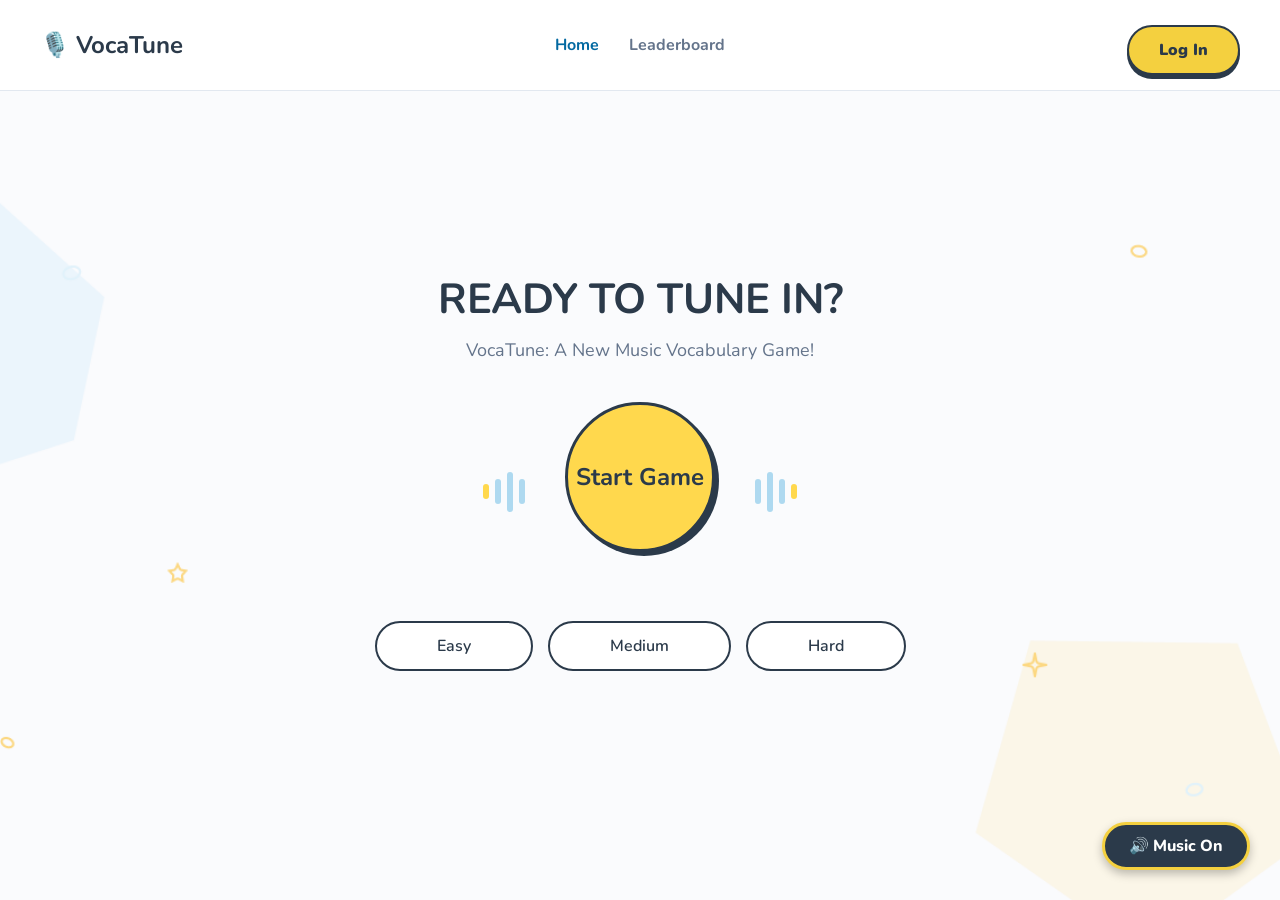
==== index.html @ ddfe7c13 "fix: ganti kapitalisasi nama file ke index.html" ====
<!DOCTYPE html>
<html lang="id">
<head>
    <meta charset="UTF-8">
    <meta name="viewport" content="width=device-width, initial-scale=1.0">
    <title>VocaTune - Game Kosakata Musik</title>
    <link rel="stylesheet" href="style.css">
    <link href="https://fonts.googleapis.com/css2?family=Nunito:wght@400;700;900&display=swap" rel="stylesheet">
</head>
<body>
    <div class="floating-notes">
        <span class="note note-1">&#9835;</span> <!-- Nada ♫ -->
        <span class="note note-2">&#9834;</span> <!-- Nada ♪ -->
        <span class="note note-3">&#9836;</span> <!-- Nada ♬ -->
        <span class="note note-4">&#9835;</span>
        <span class="note note-5">&#9834;</span>
    </div>

    <!-- Ornamen Bintang Mengambang -->
    <div class="floating-stars">
        <div class="star star-1">
            <svg viewBox="0 0 24 24" fill="none" stroke="#F6D365" stroke-width="2">
                <polygon points="12 2 15.09 8.26 22 9.27 17 14.14 18.18 21.02 12 17.77 5.82 21.02 7 14.14 2 9.27 8.91 8.26 12 2"></polygon>
            </svg>
        </div>
        <div class="star star-2">
            <svg viewBox="0 0 24 24" fill="none" stroke="#F6D365" stroke-width="2">
                <polygon points="12 2 15.09 8.26 22 9.27 17 14.14 18.18 21.02 12 17.77 5.82 21.02 7 14.14 2 9.27 8.91 8.26 12 2"></polygon>
            </svg>
        </div>
        <div class="star star-3">
            <svg viewBox="0 0 24 24" fill="none" stroke="#F6D365" stroke-width="2">
                <polygon points="12 2 15.09 8.26 22 9.27 17 14.14 18.18 21.02 12 17.77 5.82 21.02 7 14.14 2 9.27 8.91 8.26 12 2"></polygon>
            </svg>
        </div>
        <div class="star star-4">
            <svg viewBox="0 0 24 24" fill="none" stroke="#F6D365" stroke-width="2">
                <polygon points="12 2 15.09 8.26 22 9.27 17 14.14 18.18 21.02 12 17.77 5.82 21.02 7 14.14 2 9.27 8.91 8.26 12 2"></polygon>
            </svg>
        </div>
        <div class="star star-5">
            <svg viewBox="0 0 24 24" fill="none" stroke="#F6D365" stroke-width="2">
                <polygon points="12 2 15.09 8.26 22 9.27 17 14.14 18.18 21.02 12 17.77 5.82 21.02 7 14.14 2 9.27 8.91 8.26 12 2"></polygon>
            </svg>
        </div>
    </div>

    <!-- 1. NAVIGATION BAR (NAVBAR) -->
    <nav class="navbar">
        <div class="logo">
            <span class="icon">🎙️</span>
            <strong>VocaTune</strong>
        </div>

        <ul class="nav-links">
            <li><a href="index.html" id="navHome" class="active">Home</a></li>
            <li><a href="leaderboard.html" id="navLeaderboard">Leaderboard</a></li>
            <!-- TOMBOL PAUSE PRESISI (SVG) -->
            <li>
                <a href="#" id="navPause" class="btn-pause-circle" style="display: none;">
                    <svg width="14" height="16" viewBox="0 0 14 16" fill="currentColor">
                        <rect x="0" y="0" width="4" height="16" rx="1"></rect>
                        <rect x="10" y="0" width="4" height="16" rx="1"></rect>
                    </svg>
                </a>
            </li>
        </ul>

        <!-- WADAH TOMBOL AUTH -->
        <div class="auth-button">
            <button id="btnLogin" class="btn-primary">Log In</button>
            <div id="btnProfile" class="btn-profile" style="display: none;">
                👤 Memuat...
            </div>
        </div>
    </nav>

    <div class="admin-wrapper">
    <a href="admin-lagu.html" id="tombolMenuAdmin">
        ⚙️ Dashboard Admin
    </a>
</div>

    <!-- 2. HERO SECTION (TAMPILAN UTAMA LANDING PAGE) -->
    <main class="hero-section">
        <div class="hero-content">
            <h1 class="title">READY TO TUNE IN?</h1>
            <p class="subtitle">VocaTune: A New Music Vocabulary Game!</p>
            
            <!-- Tombol Utama Start Game & Dekorasi Gelombang -->
            <div class="start-container">
                <!-- Gelombang Kiri -->
                <div class="audio-wave wave-left">
                    <div class="bar bar-1"></div>
                    <div class="bar bar-2"></div>
                    <div class="bar bar-3"></div>
                    <div class="bar bar-2"></div>
                </div>

                <!-- Wadah untuk Tombol Start dan Maskot -->
                <div class="start-wrapper">
                    <img src="https://api.dicebear.com/7.x/bottts/svg?seed=Milo&baseColor=ffd84d" alt="Maskot Vocatune" class="mascot-peek">
                    <button id="btnStart" class="btn-start">Start Game</button>
                </div>

                <!-- Gelombang Kanan -->
                <div class="audio-wave wave-right">
                    <div class="bar bar-2"></div>
                    <div class="bar bar-3"></div>
                    <div class="bar bar-2"></div>
                    <div class="bar bar-1"></div>
                </div>
            </div>

            <p id="mode-message" class="mode-message"></p>

            <!-- Pilihan Mode Permainan -->
            <div class="mode-selection">
                <button class="btn-mode">Easy</button>
                <button class="btn-mode">Medium</button>
                <button class="btn-mode">Hard</button>
            </div>
        </div>
    </main>

    <!-- Wadah Tombol Menu Bawah -->
    <div id="dashboard-menu-buttons" style="display: none; justify-content: center; align-items: center; gap: 60px; margin-top: -20px;">

        <!-- Tombol 1: Runtunan Harian -->
        <div id="btnRuntunanHarian" class="home-stat-card">
            <div class="home-stat-icon-wrapper">
                <span class="home-stat-icon">
                    <svg xmlns="http://www.w3.org/2000/svg" width="40" height="40" viewBox="0 0 24 24" fill="none" stroke="currentColor" stroke-width="1.25" stroke-linecap="round" stroke-linejoin="round" class="lucide lucide-flame preview-icon">
                        <path d="M12 3q1 4 4 6.5t3 5.5a1 1 0 0 1-14 0 5 5 0 0 1 1-3 1 1 0 0 0 5 0c0-2-1.5-3-1.5-5q0-2 2.5-4"/>
                    </svg>
                </span>
            </div>
            <h3 class="home-stat-title">
                Runtunan harian: <span id="home-streak-value">0 Hari</span>
            </h3>
            <p class="home-stat-desc">
                Keep your streak alive by playing every day!
            </p>
        </div>

        <!-- Tombol 2: Skor Tertinggi -->
        <div id="btnSkorTertinggi" class="home-stat-card">
            <div class="home-stat-icon-wrapper">
                <span class="home-stat-icon">
                    <svg xmlns="http://www.w3.org/2000/svg" width="40" height="40" viewBox="0 0 24 24" fill="none" stroke="currentColor" stroke-width="1.25" stroke-linecap="round" stroke-linejoin="round" class="lucide lucide-award preview-icon">
                        <path d="m15.477 12.89 1.515 8.526a.5.5 0 0 1-.81.47l-3.58-2.687a1 1 0 0 0-1.197 0l-3.586 2.686a.5.5 0 0 1-.81-.469l1.514-8.526"/>
                        <circle cx="12" cy="8" r="6"/>
                    </svg>
                </span>
            </div>
            <h3 class="home-stat-title">
                Skor Tertinggi: <span id="home-highscore-value">0 Poin</span>
            </h3>
            <p class="home-stat-desc">
                Raih skor tertinggi dan jadilah yang terbaik!
            </p>
        </div>

    </div>

    <!-- ================= 2. SECTION AUTH (LOG IN & SIGN UP) ================= -->
    <section id="auth-section" class="auth-overlay">

        <!-- KOTAK FORM LOGIN -->
        <div id="form-login" class="auth-card">
            <button type="button" class="btn-close-auth" id="btnCloseLogin">&times;</button>
            <h2>Log In ke VocaTune</h2>
            <p id="loginError" class="auth-error-msg"></p>

            <input type="email" id="loginGmail" class="auth-input" placeholder="Masukkan Gmail..." required>
            
            <div class="auth-password-wrapper">
                <input type="password" id="loginPassword" class="auth-input auth-password-input" placeholder="Masukkan Password" required>
                <span id="toggleLoginPassword" class="auth-password-toggle">
                    <svg xmlns="http://www.w3.org/2000/svg" width="24" height="24" viewBox="0 0 24 24" fill="none" stroke="currentColor" stroke-width="1" stroke-linecap="round" stroke-linejoin="round" class="lucide lucide-eye preview-icon">
                        <path d="M2.062 12.348a1 1 0 0 1 0-.696 10.75 10.75 0 0 1 19.876 0 1 1 0 0 1 0 .696 10.75 10.75 0 0 1-19.876 0"/>
                        <circle cx="12" cy="12" r="3"/>
                    </svg>
                </span>
            </div>
              
            <p class="lupa-password-text">Lupa password? <a href="#" id="btnTampilkanLupaPass">Klik di sini</a></p>

            <button id="btnSubmitLogin" class="btn-primary auth-submit-btn">Log In</button>

            <p class="auth-footer-text">Belum punya akun? <span id="linkToSignUp" class="auth-link">Sign Up di sini</span></p>
        </div>

        <!-- KOTAK FORM SIGN UP -->
        <div id="form-signup" class="auth-card">
            <button type="button" class="btn-close-auth" id="btnCloseSignup">&times;</button>
            <h2>Buat Akun Baru</h2>
            <p id="signupError" class="auth-error-msg"></p>

            <input type="text" id="signupUsername" class="auth-input" placeholder="Buat Username..." required>
            <input type="email" id="signupGmail" class="auth-input" placeholder="Masukkan Gmail..." required>
            <input type="password" id="signupPassword" class="auth-input" placeholder="Buat Password..." required>
            
            <button id="btnSubmitSignup" class="btn-primary auth-submit-btn">Sign Up</button>

            <p class="auth-footer-text">Sudah punya akun? <span id="linkToLogin" class="auth-link">Log In di sini</span></p>
        </div>

    </section>

    <!-- Elemen Audio & Tombol BGM -->
    <button id="btnBgm" class="btn-bgm">🔊 Music On</button>
    <audio id="bgmAudio" loop autoplay>
        <source src="assets/bgm/s.mp3" type="audio/mpeg">
    </audio>

    <!-- ================= MODAL LUPA PASSWORD ================= -->
    <div id="modalLupaPassword" class="modal-sembunyi">
        <div class="modal-konten">
            <span id="TutupModal" class="tutup-modal">&times;</span>
            <h3 style="color: #2b3a4a; margin-top: 0;">Reset Password</h3>
            <p style="font-size: 14px; color: #64748b;">Masukkan email yang terdaftar di VocaTune. Kami akan mengirimkan tautan untuk membuat password baru.</p>
            
            <div style="margin-bottom: 15px;">
                <input type="email" id="inputEmailReset" class="settings-input" placeholder="Contoh: pemain@gmail.com" style="width: 100%; box-sizing: border-box;">
            </div>
            
            <p id="pesanReset" class="pesan-notif"></p>
            <button id="btnKirimReset" class="btn-primary" style="width: 100%;">Kirim Link Reset</button>
        </div>
    </div>

    <!-- SCRIPT UNTUK HALAMAN BERANDA -->
    <script src="https://cdn.jsdelivr.net/npm/@supabase/supabase-js@2"></script>
    <script type="module" src="js/supabase.js"></script>
    <script type="module" src="js/auth.js"></script>
    <script type="module" src="js/ui.js"></script>
</body>

</html>
---- style.css ----
/* 1. PENGATURAN UMUM */
* {
    margin: 0;
    padding: 0;
    box-sizing: border-box;
    font-family: 'Nunito', sans-serif;
}

/* ==========================================
   RESET GLOBAL (MENCEGAH OVERFLOW DI HP)
   ========================================== */
*, *::before, *::after {
    box-sizing: border-box !important;
}

html, body {
    margin: 0;
    padding: 0;
    width: 100%;
    max-width: 100vw;
    overflow-x: hidden; /* Mencegah layar bergeser ke samping */
}


body {
    color: #2b3a4a;
    display: flex;
    flex-direction: column;
    min-height: 100vh;

    /* Latar Belakang Utama */
    background-image: url('assets/vocatune-gameplay\ easy\ mode.png');
    background-size: cover;
    background-position: center;
    background-repeat: no-repeat;
}

/* 2. NAVBAR */
.navbar {
    display: flex;
    justify-content: space-between;
    align-items: center;
    padding: 20px 50px;

    background-color: #ffffff;
    border-bottom: 2px solid #f0f0f0;

    /* UBAH DARI ABSOLUTE KE FIXED SUPAYA AMAN DARI BUG KLIK */
    position: fixed;
    width: 100%;
    top: 0;
    left: 0;
    z-index: 1000;
    /* Ditinggikan agar selalu di atas */
}

.logo {
    font-size: 24px;
    color: #2b3a4a;
}

/* ========================================== */
/* MENU NAVIGASI ATAS */
/* ========================================== */
.nav-links {
    list-style: none;
    /* Menghilangkan titik-titik (bullet) bawaan dari tag ul */
    display: flex;
    gap: 30px;
    margin: 0;
    padding: 0;
}

.nav-links a {
    text-decoration: none;
    color: #64748b;
    font-size: 16px;
    font-weight: bold;
    transition: color 0.3s ease;
}

.nav-links a:hover {
    color: #2b3a4a;
}

.nav-links a.active {
    color: #0369A1;
}

.btn-primary {
    background-color: #ffd84d;
    /* Warna kuning khas Vocatune */
    color: #2b3a4a;
    border: 2px solid #2b3a4a;
    padding: 8px 24px;
    border-radius: 20px;
    font-weight: 600;
    cursor: pointer;
    transition: 0.2s;
}

.btn-primary:hover {
    background-color: #ffcc00;
}

/* 3. HERO SECTION */
.hero-section {
    flex: 1;
    display: flex;
    flex-direction: column;
    align-items: center;
    justify-content: center;
    text-align: center;
    padding: 40px 20px;
    margin-top: -50px;
}

.title {
    font-size: 42px;
    color: #2b3a4a;
    margin-bottom: 10px;
}

.subtitle {
    font-size: 18px;
    color: #64748b;
    margin-bottom: 40px;
}

/* 4. TOMBOL START GAME (BULAT) */
.btn-start {
    background-color: #ffd84d;
    color: #2b3a4a;
    border: 3px solid #2b3a4a;
    width: 150px;
    height: 150px;
    border-radius: 50%;
    font-size: 24px;
    font-weight: 700;
    cursor: pointer;
    margin-bottom: 30px;
    box-shadow: 4px 4px 0px #2b3a4a;
    /* Efek bayangan tegas */
    transition: transform 0.2s;
}

.btn-start:hover {
    transform: scale(1.05);
    /* Membesar sedikit saat disentuh mouse */
}

/* 5. PILIHAN MODE (EASY, MEDIUM, HARD) */
.mode-selection {
    display: flex;
    flex-direction: row;
    /* Mengubah susunan menjadi ke samping */
    justify-content: center;
    /* Posisikan di tengah */
    flex-wrap: wrap;
    /* Jika layar kekecilan, otomatis turun ke bawah */
    gap: 15px;
    /* Memberi jarak antar tombol */
    margin-top: 20px;
}

.btn-mode {
    background-color: #ffffff;
    color: #2b3a4a;
    border: 2px solid #2b3a4a;
    padding: 12px 60px;
    border-radius: 30px;
    font-size: 16px;
    font-weight: 600;
    cursor: pointer;
    transition: all 0.2s ease;
}

/* Efek saat mouse MENYENTUH tombol (Hover) */
.btn-mode:hover {
    background-color: #ffd84d;
    transform: translateY(-3px);
    box-shadow: 0px 4px 0px #2b3a4a;
}

/* Efek saat tombol benar-benar DIPENCET / DIKLIK (Active) */
.btn-mode:active {
    transform: translateY(0px);
    box-shadow: 0px 0px 0px #2b3a4a;
}

/* 6. DEKORASI GELOMBANG SUARA (AUDIO WAVE) */
.start-container {
    display: flex;
    align-items: center;
    justify-content: center;
    gap: 40px;
    margin-bottom: -5px;
}

.audio-wave {
    display: flex;
    align-items: center;
    gap: 6px;
}

.bar {
    width: 6px;
    border-radius: 10px;
    background-color: #aed9f0;
}

.bar-1 {
    height: 15px;
    background-color: #ffd84d;
}

.bar-2 {
    height: 25px;
}

.bar-3 {
    height: 40px;
}

/* 7. ANIMASI GELOMBANG (Bouncing) */
@keyframes soundWave {

    0%,
    100% {
        transform: scaleY(1);
    }

    50% {
        transform: scaleY(0.4);
    }
}

.bar {
    animation: soundWave 1.2s ease-in-out infinite;
}

.wave-left .bar-1,
.wave-right .bar-1 {
    animation-delay: 0s;
}

.wave-left .bar-2,
.wave-right .bar-2 {
    animation-delay: -0.2s;
}

.wave-left .bar-3,
.wave-right .bar-3 {
    animation-delay: -0.4s;
}

/* 8. PESAN PILIHAN MODE */
.mode-message {
    font-size: 16px;
    font-weight: 600;
    color: #64748b;
    margin-bottom: 15px;
    min-height: 24px;
    transition: all 0.3s ease;
}

/* 9. MASKOT MENGINTIP (PEEKING MASCOT) */
.start-wrapper {
    position: relative;
    /* Agar maskot tetap berada di sekitar tombol */
    display: inline-block;
}

.mascot-peek {
    position: absolute;
    top: 30px;
    /* Posisi awal bersembunyi di balik tombol */
    left: 50%;
    transform: translateX(-50%);
    width: 100px;
    height: auto;
    z-index: -1;
    /* Berada di lapisan belakang (di bawah tombol) */

    /* Animasi membal saat naik-turun */
    transition: top 0.3s cubic-bezier(0.175, 0.885, 0.32, 1.275);
}

/* Efek saat mouse mendekati wadah (tombol disentuh) */
.start-wrapper:hover .mascot-peek {
    top: -70px;
    /* Maskot melompat naik ke atas tombol */
}

/* 10. ORNAMEN NOT BALOK MENGAMBANG */
.floating-notes {
    position: fixed;
    /* Ubah 'absolute' menjadi 'fixed' */
    top: 0;
    left: 0;
    width: 100vw;
    /* Gunakan vw agar selebar layar */
    height: 100vh;
    /* Gunakan vh agar setinggi layar penuh */
    pointer-events: none;
    z-index: 1;
    overflow: hidden;
}

/* Bentuk dasar not balok */
.note {
    position: absolute;
    bottom: -100px;
    color: #aed9f0;
    opacity: 1;
    /* UBAH DI SINI: Angka 1 berarti 100% tebal dan solid */
    font-weight: bold;
    /* Membuat bentuk teksnya lebih tebal */
    text-shadow: 0 0 10px #aed9f0, 0 0 20px #aed9f0;
    /* Memberikan efek cahaya (glowing) */
    animation: floatUp linear infinite;
}

/* Animasi melayang ke atas sambil berputar perlahan */
@keyframes floatUp {
    0% {
        transform: translateY(0) rotate(0deg);
        opacity: 0;
    }

    10% {
        opacity: 1;
        /* UBAH DI SINI JUGA */
    }

    90% {
        opacity: 1;
        /* UBAH DI SINI JUGA */
    }

    100% {
        transform: translateY(-110vh) rotate(360deg);
        opacity: 0;
    }
}

/* Mengatur posisi, ukuran, dan kecepatan masing-masing not agar terlihat acak alami */
.note-1 {
    left: 15%;
    animation-duration: 8s;
    font-size: 50px;
}

.note-2 {
    left: 85%;
    animation-duration: 12s;
    animation-delay: 2s;
    font-size: 40px;
}

.note-3 {
    left: 25%;
    animation-duration: 10s;
    animation-delay: 4s;
    font-size: 35px;
}

.note-4 {
    left: 75%;
    animation-duration: 9s;
    animation-delay: 1s;
    font-size: 45px;
    color: #ffd84d;
}

/* Sedikit sentuhan warna kuning! */
.note-5 {
    left: 50%;
    animation-duration: 14s;
    animation-delay: 6s;
    font-size: 60px;
}



/* 11.TOMBOL BGM GLOBAL */
.btn-bgm {
    position: fixed;
    bottom: 30px;
    right: 30px;
    background-color: #2b3a4a;
    color: #ffffff;
    border: 3px solid #F4D03F;
    /* Warna kuning border */
    border-radius: 30px;
    /* Membuat bentuk melengkung seperti pil */
    padding: 10px 24px;
    font-family: 'Nunito', sans-serif;
    font-weight: 800;
    font-size: 16px;
    cursor: pointer;
    box-shadow: 0 4px 10px rgba(0, 0, 0, 0.25);
    /* Bayangan tombol */
    z-index: 9999;
    transition: transform 0.2s ease, background-color 0.2s ease;
}

.btn-bgm:hover {
    transform: translateY(-3px);
    background-color: #384b5e;
}

/* --- ORNAMEN BINTANG (MELAYANG & MENGHILANG) --- */
.floating-stars {
    position: absolute;
    top: 0;
    left: 0;
    width: 100%;
    height: 100%;
    pointer-events: none;
    /* Agar tidak menghalangi klik */
    z-index: 1;
}

.star {
    position: absolute;
    width: 25px;
    /* Ukuran bintang */
    height: 25px;
    /* Menggunakan animasi baru yang berdurasi 5 detik dan berulang */
    animation: floatUpAndFade 5s linear infinite;
    opacity: 0;
    /* Mulai dari transparan */
}

/* Mengatur posisi awal dan jeda waktu muncul agar tidak berbarengan */
.star-1 {
    bottom: 20%;
    left: 15%;
    animation-delay: 0s;
}

.star-2 {
    bottom: 30%;
    left: 80%;
    animation-delay: 1.5s;
}

.star-3 {
    bottom: 10%;
    left: 50%;
    animation-delay: 3s;
}

/* Logika Animasi: Melayang ke atas lalu memudar */
@keyframes floatUpAndFade {
    0% {
        transform: translateY(0) scale(0.8);
        opacity: 0;
        /* Muncul perlahan */
    }

    20% {
        opacity: 1;
        /* Terlihat jelas */
    }

    80% {
        opacity: 1;
        /* Masih terlihat jelas */
    }

    100% {
        transform: translateY(-150px) scale(1.2);
        /* Bergerak jauh ke atas & membesar */
        opacity: 0;
        /* Menghilang di akhir */
    }
}

/* Posisi dan Jeda Waktu Muncul Bintang */
.star-1 {
    bottom: 15%;
    left: 10%;
    animation-delay: 0s;
}

.star-2 {
    bottom: 35%;
    left: 85%;
    animation-delay: 1s;
}

.star-3 {
    bottom: 50%;
    left: 45%;
    animation-delay: 2.5s;
}

.star-4 {
    bottom: 20%;
    left: 70%;
    animation-delay: 1.5s;
}

.star-5 {
    bottom: 40%;
    left: 20%;
    animation-delay: 3s;
}

/* (Bagian @keyframes floatUpAndFade biarkan sama seperti sebelumnya) */

/* ==========================================
   12. WADAH GAME (GAME CONTAINER)
   ========================================== */
#game-container {
    width: 800px;
    height: 580px;
    position: relative;
    margin: 120px auto 0 auto;
    /* Menjauhkan jarak dari Navbar atas agar pas di tengah */
    display: flex;
    justify-content: center;
    align-items: flex-start;
}

#game-container canvas {
    position: absolute;
    top: 0;
    left: 0;
}

/* ========================================== */
/* HALAMAN STATISTIK (DESAIN FINAL) */
/* ========================================== */
#statistik-section {
    display: none;
    /* 🎯 WAJIB DIUBAH DARI FLEX MENJADI NONE AGAR TERSEMBUNYI DI AWAL */
    justify-content: center;

    /* KUNCI 1: Memaksa elemen mulai dari atas, bukan dari tengah layar */
    align-items: flex-start;

    /* KUNCI 2: Padding atas diperbesar menjadi 80px agar tidak mepet atau tertutup menu navigasi */
    padding: 80px 20px 40px;

    background-color: #f8fafc;
    min-height: 100vh;
    width: 100%;
}

.statistik-container {
    width: 100%;
    max-width: 1000px;
    /* Lebar dibuat maksimal agar menyerupai desain */
}

.statistik-header h2 {
    color: #2b3a4a;
    font-size: 24px;
    margin-bottom: 5px;
}

.statistik-header p {
    color: #64748b;
    font-size: 14px;
    margin-bottom: 30px;
}

.stat-card-wide {
    background-color: #ffffff;
    border: 2px solid #2b3a4a;
    border-radius: 15px;
    padding: 25px;
    margin-bottom: 20px;
    text-align: left;
}

.stat-card-header {
    display: flex;
    align-items: center;
    gap: 10px;
    margin-bottom: 15px;
}

.stat-card-header h3 {
    margin: 0;
    color: #2b3a4a;
    font-size: 18px;
    flex-grow: 1;
    /* Mendorong lencana Total ke ujung kanan */
}

.stat-subtitle {
    color: #64748b;
    font-size: 13px;
    margin-bottom: 20px;
}

.stat-info-row {
    display: flex;
    align-items: center;
    gap: 40px;
}

.stat-item {
    color: #2b3a4a;
    font-size: 15px;
}

.stat-badge {
    background-color: #FEF3C7;
    color: #D97706;
    padding: 5px 15px;
    border-radius: 20px;
    font-weight: bold;
    font-size: 14px;
    border: 1px solid #FDE68A;
}

.badge-total {
    background-color: #E0F2FE;
    color: #0369A1;
    padding: 5px 15px;
    border-radius: 10px;
    font-size: 12px;
    font-weight: bold;
}

/* =========================================
   KARTU STATISTIK BERANDA (Tombol Api & Piala)
   ========================================= */

/* Pembungkus Utama & Animasi Hover */
.home-stat-card {
    cursor: pointer;
    text-align: center;
    max-width: 200px;
    transition: transform 0.2s ease-in-out;
}

.home-stat-card:hover {
    transform: scale(1.05);
}

/* Kotak Kuning Pembungkus Ikon */
.home-stat-icon-wrapper {
    width: 65px;
    height: 65px;
    border: 2px solid #2b3a4a;
    border-radius: 16px;
    display: flex;
    justify-content: center;
    align-items: center;
    margin: 0 auto 12px auto;
    background-color: #ffd84d;
}

/* Pengatur Posisi Ikon SVG */
.home-stat-icon {
    font-size: 28px;
    margin-top: 2px;
}

/* Teks Judul (H3) */
.home-stat-title {
    color: #2b3a4a;
    font-family: 'Nunito', sans-serif;
    font-size: 15px;
    font-weight: 800;
    margin: 0 0 6px 0;
}

/* Teks Deskripsi (P) */
.home-stat-desc {
    color: black;
    font-family: 'Nunito', sans-serif;
    font-size: 11px;
    margin: 0;
    line-height: 1.4;
}

/* --- GRID KARTU KOSAKATA --- */
.kosakata-grid {
    display: grid;
    /* Otomatis membuat kolom sesuai ketersediaan ruang */
    grid-template-columns: repeat(auto-fit, minmax(160px, 1fr));
    gap: 15px;
}

.kosa-card {
    border: 1px solid #2b3a4a;
    border-radius: 12px;
    padding: 15px;
    background-color: #ffffff;
    display: flex;
    flex-direction: column;
    gap: 8px;
}

.kosa-judul {
    font-weight: bold;
    color: #2b3a4a;
    font-size: 16px;
}

.kosa-arti {
    color: #D97706;
    font-size: 12px;
    font-weight: bold;
}

.kosa-desc {
    color: #64748b;
    font-size: 11px;
    line-height: 1.4;
}

.statistik-card {
    background-color: #ffffff;
    border: 2px solid #2b3a4a;
    border-radius: 20px;
    padding: 40px;
    width: 100%;
    max-width: 600px;
    text-align: center;
    box-shadow: 0 10px 25px rgba(0, 0, 0, 0.1);
}

.statistik-card h2 {
    color: #2b3a4a;
    font-size: 28px;
    margin-bottom: 30px;
}

.skor-container {
    display: flex;
    justify-content: space-between;
    gap: 20px;
    margin-bottom: 30px;
}

.skor-box {
    background-color: #E0F2FE;
    border: 2px solid #2b3a4a;
    border-radius: 15px;
    padding: 20px;
    flex: 1;
}

.skor-label {
    font-size: 14px;
    color: #64748b;
    font-weight: bold;
}

.skor-box h3 {
    font-size: 36px;
    color: #2b3a4a;
    margin: 10px 0 0 0;
}

.kosakata-container {
    background-color: #f8fafc;
    border: 2px dashed #cbd5e1;
    border-radius: 15px;
    padding: 20px;
    text-align: left;
    margin-bottom: 30px;
}

.kosakata-container h3 {
    color: #2b3a4a;
    font-size: 18px;
    margin-bottom: 15px;
    margin-top: 0;
}

#daftarKosakata {
    list-style-type: none;
    padding: 0;
    margin: 0;
}

#daftarKosakata li {
    padding: 10px 0;
    border-bottom: 1px solid #e2e8f0;
    color: #475569;
}

#daftarKosakata li:last-child {
    border-bottom: none;
}

#daftarKosakata li strong {
    color: #2b3a4a;
    font-size: 16px;
}

.statistik-buttons {
    display: flex;
    justify-content: center;
    gap: 15px;
}

/* ========================================== */
/* MODAL PAUSE */
/* ========================================== */
.modal-overlay {
    position: fixed;
    top: 0;
    left: 0;
    width: 100%;
    height: 100%;
    background-color: rgba(0, 0, 0, 0.7);
    /* Latar belakang gelap transparan */
    display: flex;
    justify-content: center;
    align-items: center;
    z-index: 1000;
    /* Memastikan kotak selalu berada di lapisan paling atas */
}

.modal-box {
    background-color: #ffffff;
    padding: 30px;
    border-radius: 15px;
    text-align: center;
    border: 2px solid #2b3a4a;
    box-shadow: 0 10px 25px rgba(0, 0, 0, 0.2);
    min-width: 300px;
}

.modal-box h3 {
    color: #2b3a4a;
    margin-top: 0;
    margin-bottom: 20px;
}

.modal-buttons {
    display: flex;
    flex-direction: column;
    gap: 12px;
}

/* MENGUBAH TOMBOL KEDUA DI DALAM KOTAK PAUSE */
.modal-buttons .btn-secondary {
    background-color: #FEF3C7;
    /* Warna kuning muda / pastel */
    border: 2px solid #2b3a4a;
    /* Garis tepi gelap agar serasi dengan tombol utama */
    color: #2b3a4a;
    /* Warna teks gelap */
    border-radius: 50px;
    /* Bentuk membulat (oval) */
    padding: 12px 20px;
    font-size: 16px;
    font-weight: bold;
    cursor: pointer;
    transition: background-color 0.3s ease;
    /* Efek transisi halus */
}

/* EFEK SAAT TOMBOL DISENTUH MOUSE */
.modal-buttons .btn-secondary:hover {
    background-color: #FDE68A;
    /* Kuningnya sedikit lebih terang saat disentuh */
}

/* ========================================== */
/* TOMBOL PAUSE BULAT PRESISI DI NAVBAR */
/* ========================================== */
.btn-pause-circle {
    width: 38px;
    height: 38px;
    background-color: #2b3a4a;
    /* Biru tua VocaTune */
    color: #ffd84d !important;
    /* Warna ikon kuning VocaTune (satu tema) */
    border-radius: 50%;

    /* Memusatkan SVG persis di tengah mutlak */
    display: inline-flex;
    justify-content: center;
    align-items: center;

    text-decoration: none;
    margin-left: 10px;
    transition: transform 0.2s ease, background-color 0.2s ease, color 0.2s ease;
}

/* Efek saat disentuh: Warna berbalik agar interaktif */
.btn-pause-circle:hover {
    transform: scale(1.1);
    background-color: #ffd84d;
    color: #2b3a4a !important;
    box-shadow: 0 4px 8px rgba(0, 0, 0, 0.15);
}

#medium-input-overlay {
    display: none;
    position: absolute !important;

    /* 👇 INI DIA KUNCI JARAKNYA (265px = Jarak 5px, 270px = Jarak 10px) 👇 */
    top: 265px !important;

    left: 40px !important;
    width: 720px !important;
    background-color: #ffffff;
    border: 2px solid #2b3a4a;
    border-radius: 20px;
    padding: 30px;
    z-index: 10;
    box-sizing: border-box;
    box-shadow: 0 4px 6px rgba(0, 0, 0, 0.05);
    text-align: left;
    margin: 0 !important;
    transform: none !important;
}

.input-header {
    display: flex;
    align-items: center;
    gap: 12px;
    /* Jarak ikon dan teks judul */
    color: #2b3a4a;
    font-size: 20px;
    /* Sedikit lebih besar dan tegas */
    margin-bottom: 6px;
    /* Jarak presisi ke sub-judul */
}

.input-subtext {
    font-size: 13px;
    color: #64748b;
    margin-bottom: 25px;
    /* Jarak lega memisahkan teks dengan area input */
    line-height: 1.5;
}

#inputJawabanMedium {
    width: 100%;
    padding: 16px 20px;
    border: 2px solid #2b3a4a;
    border-radius: 12px;
    font-size: 16px;
    font-family: 'Nunito', sans-serif;
    color: #2b3a4a;
    background-color: #f8fafc;
    /* Warna abu-abu super muda agar kontras dengan putih */
    outline: none;
    box-sizing: border-box;
    /* Mencegah input luber ke kanan */
    transition: all 0.2s ease;
}

/* Efek menyala saat kotak sedang diketik */
#inputJawabanMedium:focus {
    background-color: #ffffff;
    border-color: #0369A1;
    box-shadow: 0 0 0 4px rgba(3, 105, 161, 0.15);
}

/* Memaksa tombol agar membentang penuh dan proporsional */
#btnSubmitMedium {
    width: 100%;
    /* KUNCI: Agar tombolnya sejajar penuh dengan kotak input */
    margin-top: 20px;
    padding: 15px;
    border-radius: 12px;
    font-size: 16px;
    font-weight: bold;
    box-sizing: border-box;
    /* Agar padding tidak merusak lebar 100% */
    cursor: pointer;
}

/* ========================================== */
/* KARTU SKOR TERTINGGI & PERFORMA GLOBAL     */
/* ========================================== */
#global-performa-section {
    margin-bottom: 25px;
}

.global-header {
    border-bottom: 1px solid #e2e8f0;
    padding-bottom: 12px;
    margin-bottom: 15px;
}

.subtitle-left {
    text-align: left;
    margin-bottom: 20px;
}

.global-stats-grid {
    display: flex;
    gap: 15px;
    flex-wrap: wrap;
    justify-content: space-between;
}

.global-stat-item {
    flex: 1;
    min-width: 140px;
    padding: 15px;
    border: 1px solid #cbd5e1;
    border-radius: 8px;
    display: flex;
    align-items: center;
    gap: 12px;
    background-color: #f8fafc;
    transition: transform 0.2s ease, box-shadow 0.2s ease;
}

/* Efek saat kursor diarahkan ke kartu */
.global-stat-item:hover {
    transform: translateY(-3px);
    box-shadow: 0 4px 10px rgba(0, 0, 0, 0.05);
}

.stat-icon {
    font-size: 24px;
}

.stat-text {
    display: flex;
    flex-direction: column;
}

.stat-label {
    font-size: 11px;
    color: #64748b;
    font-weight: 700;
}

.stat-value {
    font-size: 16px;
    font-weight: 900;
    color: #2b3a4a;
}

/* ========================================== */
/* HALAMAN RUNTUNAN HARIAN                    */
/* ========================================== */
.runtunan-container {
    max-width: 900px;
    margin: 0 auto;
    background: #ffffff;
    border: 2px solid #2b3a4a;
    border-radius: 20px;
    padding: 30px;
    box-shadow: 0 10px 25px rgba(0, 0, 0, 0.05);
}

.peringatan-streak {
    margin-bottom: 30px;
}

.runtunan-header-flex {
    display: flex;
    justify-content: space-between;
    align-items: center;
    margin-bottom: 25px;
}

.runtunan-title {
    display: flex;
    align-items: center;
    gap: 15px;
}

.runtunan-title h2 {
    margin: 0;
    color: #2b3a4a;
    font-size: 22px;
}

.icon-drop {
    font-size: 24px;
    background: #f8fafc;
    border: 1px solid #cbd5e1;
    border-radius: 10px;
    padding: 8px 12px;
}

.badge-aktif {
    background-color: #F4D03F;
    color: #2b3a4a;
    font-weight: 900;
    padding: 8px 16px;
    border-radius: 20px;
    font-size: 14px;
}

/* Pelacak Hari (Lingkaran) */
.days-row {
    display: flex;
    justify-content: space-between;
    padding: 0 20px;
}

.day-item {
    display: flex;
    flex-direction: column;
    align-items: center;
    gap: 10px;
}

.day-label {
    font-size: 12px;
    font-weight: 700;
    color: #2b3a4a;
}

.day-circle {
    width: 50px;
    height: 50px;
    border-radius: 50%;
    display: flex;
    justify-content: center;
    align-items: center;
    font-size: 20px;
    border: 2px solid #cbd5e1;
    background: #ffffff;
    transition: all 0.3s ease;
}

.day-circle.done {
    background-color: #d1fae5;
    /* Hijau muda */
    border-color: #d1fae5;
    color: #10b981;
    /* Hijau tua checkmark */
}

.day-circle.active {
    border: 3px solid #2b3a4a;
    /* Border tebal untuk hari ini */
}

/* Grafik Mingguan */
.aktivitas-grid {
    display: grid;
    grid-template-columns: 2fr 1fr;
    gap: 40px;
}

.chart-container {
    display: flex;
    justify-content: space-between;
    align-items: flex-end;
    height: 250px;
    padding-bottom: 20px;
    border-bottom: 2px solid #2b3a4a;
}

.bar-wrapper {
    display: flex;
    flex-direction: column;
    align-items: center;
    gap: 10px;
    width: 40px;
}

.bar-value {
    font-size: 12px;
    font-weight: 700;
    color: #64748b;
}

.chart-bar {
    width: 30px;
    background-color: #F4D03F;
    border: 2px solid #2b3a4a;
    border-radius: 6px 6px 0 0;
    transition: height 0.5s ease-out;
}

.kinerja-item {
    display: flex;
    justify-content: space-between;
    align-items: center;
}

/* Menghilangkan ikon mata dan tombol silang bawaan Microsoft Edge */
input[type="password"]::-ms-reveal,
input[type="password"]::-ms-clear {
    display: none;
}

/* =========================================
   SECTION AUTH (LOG IN & SIGN UP)
   ========================================= */

/* Latar Belakang Gelap (Popup) */
.auth-overlay {
    display: none;
    /* Awalnya sembunyi, JS akan mengubahnya jadi flex */
    position: fixed;
    top: 0;
    left: 0;
    width: 100%;
    height: 100%;
    background: rgba(0, 0, 0, 0.7);
    z-index: 999;
    justify-content: center;
    align-items: center;
}

/* Kotak Putih Form */
.auth-card {
    position: relative;
    background: white;
    padding: 30px;
    border-radius: 12px;
    width: 350px;
    text-align: center;
}

.btn-close-auth {
    position: absolute;
    top: 15px;
    right: 20px;
    background: transparent;
    border: none;
    font-size: 28px;
    font-weight: 800;
    color: #64748b;
    cursor: pointer;
    line-height: 1;
    padding: 0;
    transition: color 0.2s ease, transform 0.2s ease;
}

.btn-close-auth:hover {
    color: #e74c3c;
    /* Berubah warna merah saat diarahkan kursor */
    transform: scale(1.2);
}

/* Sembunyikan form Sign Up di awal */
#form-signup {
    display: none;
}

/* Pesan Error Merah */
.auth-error-msg {
    color: red;
    display: none;
    font-size: 14px;
    margin-bottom: 10px;
}

/* Desain Input (Gmail, Username, Password) */
.auth-input {
    width: 100%;
    padding: 10px;
    margin: 10px 0;
    border: 1px solid #ccc;
    border-radius: 6px;
    box-sizing: border-box;
    /* Agar padding tidak merusak ukuran lebar */
}

/* Wrapper Khusus Input Password */
.auth-password-wrapper {
    position: relative;
    width: 100%;
    margin-bottom: 15px;
}

/* Modifikasi Input Password (Memberi ruang untuk ikon mata) */
.auth-password-input {
    padding-right: 40px;
    margin: 0;
    /* Menimpa margin dari .auth-input agar tidak bentrok */
}

/* Ikon Mata */
.auth-password-toggle {
    position: absolute;
    right: 10px;
    top: 50%;
    transform: translateY(-50%);
    cursor: pointer;
    user-select: none;
    margin-top: 2px;
    display: flex;
    align-items: center;
    justify-content: center;
    color: #2b3a4a;
}

/* Tombol Submit Log In / Sign Up */
.auth-submit-btn {
    width: 100%;
    padding: 10px;
    margin-top: 10px;
}

/* Teks Bawah (Belum punya akun?) */
.auth-footer-text {
    margin-top: 15px;
    font-size: 14px;
}

/* Teks Link (Warna Biru) */
.auth-link {
    color: #3498DB;
    cursor: pointer;
    text-decoration: underline;
}

/* =========================================
   TOMBOL DASHBOARD ADMIN (Melayang)
   ========================================= */

/* Posisi melayang di bawah logo VocaTune */
.admin-btn-container {
    position: absolute;
    top: 85px;
    left: 50px;
    z-index: 100;
}

.admin-dashboard-btn {
    display: none;
    /* Tambahkan baris ini di sini */
    background-color: #2b3a4a;
    color: #F4D03F;
    padding: 10px 20px;
    border-radius: 8px;
    text-decoration: none;
    font-weight: bold;
    font-family: 'Nunito', sans-serif;
    box-shadow: 0 4px 10px rgba(0, 0, 0, 0.15);
    transition: transform 0.2s ease-in-out, background-color 0.2s;
}

/* Efek saat disorot mouse */
.admin-dashboard-btn:hover {
    transform: scale(1.05);
    background-color: #1f2a36;
    /* Warna berubah sedikit lebih gelap */
}

/* =========================================
   GAYA KHUSUS HALAMAN PROFIL (ATAS 1, BAWAH 2)
   ========================================= */

/* BACKGROUND & NAVBAR */
.bg-light {
    background-color: #f8fafc;
}

.navbar {
    position: relative;
    z-index: 999;
    border-bottom: 1px solid #e2e8f0;
    padding: 15px 40px;
    display: flex;
    justify-content: space-between;
    align-items: center;
    background: white;
}

.nav-links {
    display: flex;
    gap: 30px;
    list-style: none;
    margin: 0;
    padding: 0;
}

.nav-links a {
    text-decoration: none;
    color: #64748b;
    font-weight: bold;
}

/* TOMBOL PROFIL DENGAN DUKUNGAN FOTO */
.btn-profile {
    display: none;
    /* 🟢 Ubah ke none dan hapus !important */
    flex-direction: row;
    /* Tampilan tetap horizontal/samping */
    align-items: center;
    gap: 8px;
    padding: 6px 16px;
    border: 2px solid #2b3a4a;
    border-radius: 20px;
    font-weight: bold;
    color: #2b3a4a;
    cursor: pointer;
    white-space: nowrap;
    /* Mencegah teks terdorong turun ke bawah */
}

/* FOTO PROFIL (DITURUNKAN SEDIKIT) */
.avatar-nav {
    width: 26px;
    height: 26px;
    border-radius: 50%;
    object-fit: cover;
    margin-top: 2px;
    /* Menurunkan foto sedikit agar pas sejajar dengan teks */
}

/* LAYOUT GRID (KUNCI DESAIN) */
.settings-container {
    max-width: 900px;
    width: 100%;
    margin: 40px auto;
    padding: 0 20px;
    box-sizing: border-box;
}

.settings-header {
    margin-bottom: 25px;
}

.settings-header h2 {
    color: #2b3a4a;
    font-size: 26px;
    margin-bottom: 5px;
}

.settings-header p {
    color: #64748b;
    margin: 0;
    font-size: 14px;
}

/* Grid Bawah (Pengaturan & Performa) */
.settings-grid {
    display: grid;
    grid-template-columns: 1fr 1fr;
    /* Membagi dua rata */
    gap: 30px;
    align-items: stretch;
    /* Memaksa dua kotak bawah tingginya sama */
}

/* BENTUK KARTU (KOTAK PUTIH) */
.settings-card {
    background: white;
    border: 1px solid #e2e8f0;
    border-radius: 12px;
    padding: 25px;
    box-shadow: 0 4px 6px rgba(0, 0, 0, 0.02);
    box-sizing: border-box;
}

.settings-card.profile-card {
    margin-bottom: 30px;
}

/* Jarak antara kotak atas dan baris bawah */
.settings-grid .settings-card {
    margin-bottom: 0;
    height: 100%;
    display: flex;
    flex-direction: column;
}

/* DEKORASI & ISI */
.card-header-flex {
    display: flex;
    justify-content: space-between;
    align-items: center;
    border-bottom: 1px solid #e2e8f0;
    padding-bottom: 15px;
    margin-bottom: 20px;
}

.card-title {
    display: flex;
    align-items: center;
    gap: 10px;
}

.card-title h3 {
    margin: 0;
    color: #2b3a4a;
    font-size: 18px;
}

.icon-outline {
    border: 1px solid #cbd5e1;
    border-radius: 50%;
    width: 32px;
    height: 32px;
    display: flex;
    align-items: center;
    justify-content: center;
    font-size: 14px;
    background: #f8fafc;
}

/* Profil Avatar & Form */
.avatar-wrapper {
    display: flex;
    align-items: center;
    gap: 20px;
    margin-bottom: 20px;
}

.avatar-circle {
    width: 70px;
    height: 70px;
    background: #e2e8f0;
    border-radius: 50%;
    display: flex;
    align-items: center;
    justify-content: center;
    font-size: 32px;
    border: 2px solid #2b3a4a;
}

.avatar-text strong {
    display: block;
    color: #2b3a4a;
    font-size: 15px;
}

.avatar-text span {
    font-size: 12px;
    color: #64748b;
}

.player-title-badge {
    color: #d4ac0d;
    font-weight: 900;
    font-size: 15px;
    text-transform: uppercase;
    margin-top: 3px;
}

.input-group {
    margin-bottom: 15px;
}

.input-group label {
    display: block;
    font-size: 13px;
    font-weight: bold;
    color: #2b3a4a;
    margin-bottom: 6px;
}

.settings-input,
.settings-select {
    width: 100%;
    padding: 11px 15px;
    border: 1px solid #cbd5e1;
    border-radius: 8px;
    font-family: 'Nunito', sans-serif;
    box-sizing: border-box;
    font-size: 14px;
    color: #2b3a4a;
    background: white;
}

.input-disabled {
    background-color: #f1f5f9;
    cursor: not-allowed;
    color: #64748b;
}

/* Tombol */
.btn-warning {
    background-color: #F4D03F;
    color: #2b3a4a;
    border: 2px solid #2b3a4a;
    padding: 6px 15px;
    border-radius: 8px;
    font-weight: 900;
    cursor: pointer;
}

.btn-primary {
    background-color: #F4D03F;
    color: #2b3a4a;
    border: 2px solid #2b3a4a;
    padding: 10px 20px;
    border-radius: 8px;
    font-weight: 900;
    cursor: pointer;
    margin-top: 10px;
}

.btn-outline-small {
    background: white;
    border: 1px solid #cbd5e1;
    padding: 5px 14px;
    border-radius: 20px;
    font-weight: bold;
    color: #2b3a4a;
    cursor: pointer;
    font-size: 13px;
}

.pesan-sukses {
    color: #2ECC71;
    display: none;
    font-size: 14px;
    margin-bottom: 10px;
    font-weight: bold;
}

/* Pengaturan Permainan */
.setting-row {
    display: flex;
    justify-content: space-between;
    align-items: center;
    margin-bottom: 18px;
    color: #2b3a4a;
    font-weight: bold;
    font-size: 14px;
}

.setting-row:last-child {
    margin-bottom: 0;
}

/* Performa */
.performa-stack {
    display: flex;
    flex-direction: column;
    gap: 12px;
}

.performa-item {
    display: flex;
    align-items: center;
    gap: 15px;
    padding: 12px 15px;
    border: 1px solid #e2e8f0;
    border-radius: 8px;
    background: white;
}

.perf-icon {
    background: #f1f5f9;
    width: 38px;
    height: 38px;
    display: flex;
    align-items: center;
    justify-content: center;
    border-radius: 8px;
    font-size: 18px;
}

.perf-text {
    display: flex;
    flex-direction: column;
}

.perf-label {
    font-size: 12px;
    color: #64748b;
    margin-bottom: 1px;
}

.perf-val {
    font-weight: 900;
    color: #2b3a4a;
    font-size: 15px;
}

/* Switch Toggle */
.switch {
    position: relative;
    display: inline-block;
    width: 46px;
    height: 24px;
}

.switch input {
    opacity: 0;
    width: 0;
    height: 0;
}

.slider {
    position: absolute;
    cursor: pointer;
    top: 0;
    left: 0;
    right: 0;
    bottom: 0;
    background-color: #cbd5e1;
    transition: .4s;
    border-radius: 24px;
}

.slider:before {
    position: absolute;
    content: "";
    height: 18px;
    width: 18px;
    left: 3px;
    bottom: 3px;
    background-color: white;
    transition: .4s;
    border-radius: 50%;
    box-shadow: 0 2px 4px rgba(0, 0, 0, 0.2);
}

input:checked+.slider {
    background-color: #2b3a4a;
}

input:checked+.slider:before {
    transform: translateX(22px);
    background-color: #F4D03F;
}


/* =========================================
   POP-UP NOTIFIKASI KUSTOM (TOAST)
   ========================================= */
.popup-toast {
    position: fixed;
    top: 20px;
    right: 20px;
    padding: 15px 25px;
    background-color: #2b3a4a;
    /* Warna default gelap */
    color: white;
    border-radius: 8px;
    font-family: 'Nunito', sans-serif;
    font-weight: bold;
    font-size: 14px;
    box-shadow: 0 4px 15px rgba(0, 0, 0, 0.2);
    z-index: 9999;

    /* Animasi sembunyi di luar layar (kanan) */
    transform: translateX(150%);
    transition: transform 0.4s cubic-bezier(0.175, 0.885, 0.32, 1.275);
}

/* Kelas untuk memunculkan pop-up */
.popup-toast.show {
    transform: translateX(0);
}

/* Warna khusus jika error */
.popup-toast.error {
    background-color: #e74c3c;
    /* Merah */
}

/* Warna khusus jika sukses */
.popup-toast.success {
    background-color: #27ae60;
    /* Hijau */
}

/* =========================================
   GAYA FINAL KOTAK PASSWORD & ICON MATA
   ========================================= */
.password-wrapper {
    position: relative;
    display: flex;
    align-items: center;
    width: 100%;
}

.password-wrapper .settings-input {
    width: 100%;
    padding-right: 50px;
    /* Jarak aman agar teks tidak menabrak mata */
}

.btn-toggle-pass {
    position: absolute;
    right: 15px;
    top: 50%;
    /* Memastikan posisi mata presisi di tengah vertikal */
    transform: translateY(-50%);
    background: transparent;
    border: none;
    cursor: pointer;
    font-size: 18px;
    z-index: 999;
    /* KUNCI: Memaksa tombol ke lapisan paling depan */
    opacity: 0.7;
    padding: 5px;
    outline: none;
    transition: 0.2s;
}

.btn-toggle-pass:hover {
    opacity: 1;
}

/* =========================================
   MODAL LUPA PASSWORD (DI HALAMAN LOGIN)
   ========================================= */
.lupa-password-text {
    font-size: 13px;
    text-align: center;
    margin-top: 15px;
}

.lupa-password-text a {
    color: #F4D03F;
    text-decoration: none;
    font-weight: 900;
}

.lupa-password-text a:hover {
    text-decoration: underline;
}

.modal-sembunyi {
    display: none;
    /* Sembunyikan secara default */
    position: fixed;
    z-index: 9999;
    left: 0;
    top: 0;
    width: 100%;
    height: 100%;
    background-color: rgba(0, 0, 0, 0.6);
    align-items: center;
    justify-content: center;
}

.modal-konten {
    background-color: white;
    padding: 25px;
    border-radius: 12px;
    width: 90%;
    max-width: 400px;
    position: relative;
    font-family: 'Nunito', sans-serif;
    box-shadow: 0 10px 25px rgba(0, 0, 0, 0.2);
}

.tutup-modal {
    position: absolute;
    right: 15px;
    top: 10px;
    font-size: 28px;
    font-weight: bold;
    color: #94a3b8;
    cursor: pointer;
    transition: 0.2s;
}

.tutup-modal:hover {
    color: #e74c3c;
}

.pesan-notif {
    font-size: 13px;
    margin-bottom: 15px;
    display: none;
    font-weight: bold;
}

/* ==========================================
   LEADERBOARD & SETTINGS LAYOUT
========================================== */

/* Background halaman */
.bg-light {
    background-color: #f8fafc;
    margin: 0;
    font-family: 'Nunito', sans-serif;
}

/* Pembungkus utama agar posisinya di tengah layar */
.settings-container {
    max-width: 650px;
    margin: 40px auto;
    padding: 0 20px;
}

/* Bagian Judul (Hall of Fame) */
.settings-header {
    text-align: center;
    margin-bottom: 30px;
}

.settings-header h2 {
    font-size: 36px;
    color: #2b3a4a;
    margin: 0 0 5px 0;
    font-weight: 900;
}

.settings-header p {
    color: #64748b;
    font-size: 16px;
    margin: 0;
    font-weight: bold;
}

/* Kotak Putih Utama (Tempat list pemain) */
.settings-card {
    background-color: #ffffff;
    border-radius: 20px;
    padding: 25px 20px;
    box-shadow: 0 10px 25px rgba(0, 0, 0, 0.05);
    border: 2px solid #e2e8f0;
}

/* Teks loading sebelum data Supabase muncul */
.loading-text {
    text-align: center;
    color: #64748b;
    padding: 40px 0;
    font-weight: bold;
}

/* Area tombol di bawah kartu */
.card-footer {
    text-align: center;
    margin-top: 30px;
    margin-bottom: 10px;
}

/* Gaya Tombol Primary (Main Sekarang) */
.btn-primary {
    background-color: #F4D03F;
    color: #2b3a4a;
    border: 2px solid #2b3a4a;
    padding: 12px 30px;
    border-radius: 30px;
    font-size: 16px;
    font-weight: 900;
    font-family: 'Nunito', sans-serif;
    cursor: pointer;
    transition: all 0.2s ease;
    box-shadow: 0 4px 0 #2b3a4a;
}

.btn-primary:hover {
    transform: translateY(2px);
    box-shadow: 0 2px 0 #2b3a4a;
}

.btn-primary:active {
    transform: translateY(4px);
    box-shadow: 0 0 0 #2b3a4a;
}

.avatar-nav {

    width: 28px;

    height: 28px;

    border-radius: 50%;

    object-fit: cover;

    border: 2px solid #F2994A;

}



/* ==========================================

   2. HALAMAN PROFIL (UPLOAD FOTO)

   ========================================== */

.avatar-container {

    display: flex;

    flex-direction: column;

    align-items: center;

    margin-bottom: 20px;

}



.avatar-preview {

    width: 100px;

    height: 100px;

    border-radius: 50%;

    object-fit: cover;

    border: 3px solid #F2994A;

    box-shadow: 0 4px 10px rgba(0, 0, 0, 0.1);

}



.btn-upload-avatar {

    margin-top: 12px;

    padding: 8px 16px;

    background-color: #f1f5f9;

    border: 1px solid #cbd5e1;

    border-radius: 8px;

    font-size: 14px;

    font-weight: 600;

    color: #334155;

    cursor: pointer;

    transition: background-color 0.2s;

}



.btn-upload-avatar:hover {

    background-color: #e2e8f0;

}



.input-file-hidden {

    display: none;

}



/* ==========================================

   3. LEADERBOARD ITEM

   ========================================== */

.leaderboard-item {

    display: flex;

    justify-content: space-between;

    align-items: center;

    padding: 18px 15px;

    border-bottom: 1px solid #e2e8f0;

    border-radius: 12px;

    margin-bottom: 8px;

    background-color: transparent;

}



/* Variasi Warna Peringkat Top 3 */

.leaderboard-item.rank-1 {
    background-color: #FFF9E6;
}

.leaderboard-item.rank-2 {
    background-color: #F1F5F9;
}

.leaderboard-item.rank-3 {
    background-color: #FFF4E6;
}



.player-info-wrapper {

    display: flex;

    align-items: center;

    gap: 15px;

}



.rank-badge {

    width: 30px;

    text-align: center;

    font-size: 24px;

    font-weight: 900;

    color: #64748b;

}



.avatar-leaderboard {

    width: 42px;

    height: 42px;

    border-radius: 50%;

    object-fit: cover;

    border: 2px solid #e2e8f0;

}



.avatar-leaderboard-placeholder {

    width: 42px;

    height: 42px;

    border-radius: 50%;

    background-color: #e2e8f0;

    display: flex;

    align-items: center;

    justify-content: center;

    font-size: 20px;

}



.player-details {

    display: flex;

    flex-direction: column;

}



.player-name {

    font-size: 18px;

    font-weight: bold;

    color: #2b3a4a;

}



.player-title {

    font-size: 13px;

    font-weight: bold;

    color: #8592a3;

    margin-top: 2px;

}



.player-stats {

    text-align: right;

}



.player-score {

    font-size: 18px;

    font-weight: 900;

    color: #F2994A;

}



.player-streak {

    font-size: 14px;

    font-weight: bold;

    color: #E74C3C;

    margin-top: 4px;

    display: block;

}

/* Styling Tombol Konfirmasi Logout di Modal */
#btnKonfirmasiLogout,
#modalLogout .btn-danger {
    width: 100%;
    padding: 12px 24px;
    background-color: #e74c3c;
    /* Warna merah */
    color: #ffffff;
    font-family: 'Nunito', sans-serif;
    font-size: 15px;
    font-weight: 800;
    border: 2px solid #2b3a4a;
    /* Garis tepi gelap sama seperti Batal */
    border-radius: 50px;
    /* Bentuk lonjong rounded */
    cursor: pointer;
    margin-top: 10px;
    box-sizing: border-box;
    transition: all 0.2s ease;
}

/* Efek Hover (Saat kursor diarahkan) */
#btnKonfirmasiLogout:hover,
#modalLogout .btn-danger:hover {
    background-color: #c0392b;
    transform: translateY(-2px);
}

/* Efek Klik */
#btnKonfirmasiLogout:active,
#modalLogout .btn-danger:active {
    transform: translateY(0);
}

.admin-wrapper {
    position: absolute;
    top: 85px;
    left: 50px;
    z-index: 100;
}

#tombolMenuAdmin {
    display: none; 
    background-color: #2b3a4a; 
    color: #F4D03F; 
    padding: 10px 20px; 
    border-radius: 8px; 
    text-decoration: none; 
    font-weight: bold; 
    font-family: 'Nunito', sans-serif; 
    box-shadow: 0 4px 10px rgba(0,0,0,0.15);
}

/* ==========================================
   RESPONSIVE MOBILE (UNTUK HP & TABLET)
   ========================================== */
@media (max-width: 768px) {

    /* 1. NAVBAR */
    .navbar {
        display: flex;
        flex-wrap: wrap;
        justify-content: space-between;
        align-items: center;
        padding: 10px 16px;
        gap: 10px;
    }

    .logo { order: 1; font-size: 18px; }
    .auth-button { order: 2; }
    .auth-button .btn-primary,
    .auth-button .btn-profile { padding: 6px 14px; font-size: 13px; }
    .nav-links {
        order: 3;
        width: 100%;
        justify-content: center;
        gap: 20px;
        margin-top: 4px;
        font-size: 14px;
    }

    /* 2. HERO SECTION & TOMBOL DASHBOARD ADMIN DI MOBILE */
   main,
    .hero-section {
        margin-top: 10px !important; /* Memberi ruang agar tidak tertutup navbar */
        padding-top: 10px !important;
    }
    .admin-wrapper {
        position: relative !important;
        top: auto !important;
        left: auto !important;
        text-align: center !important;
        
        /* 👇 Besarkan angka ini untuk mendorong tombol ke bawah */
        margin-top: 30px !important; 
        
        margin-bottom: 15px !important;
        width: 100% !important;
        z-index: 100 !important;
    }


   
    /* 3. KARTU STATISTIK (SEJAJAR HORIZONTAL DI MOBILE) */
    #dashboard-menu-buttons,
    .stats-container,
    .home-stats {
        display: flex !important;
        flex-direction: row !important; /* Ubah dari column jadi row (sejajar) */
        justify-content: center !important;
        align-items: stretch !important;
        gap: 10px !important;
        padding: 0 10px !important;
    }

    .home-stat-card,
    .stat-card {
        width: 50% !important; /* Masing-masing kartu dapat setengah lebar */
        flex: 1 !important;
        padding: 12px 8px !important; /* KECILKAN PADDING AGAR MUAT BERSAMPINGAN */
        box-sizing: border-box !important;
    }

    /* Penyesuaian ukuran ikon dan teks agar pas di kartu sempit */
    .home-stat-card img,
    .home-stat-card .icon-box,
    .stat-card .icon {
        width: 45px !important;
        height: 45px !important;
        margin: 0 auto 6px auto !important;
    }

    .home-stat-card h3,
    .home-stat-card .stat-title,
    .home-stat-card h4 {
        font-size: 13px !important;
        margin-bottom: 4px !important;
    }

    .home-stat-card p,
    .home-stat-card .stat-desc {
        font-size: 10px !important;
        line-height: 1.2 !important;
    }
    /* 4. SETTINGS & MODAL */
    .settings-grid {
        grid-template-columns: 1fr !important;
    }

    .auth-card,
    .modal-box,
    .modal-konten {
        width: 90% !important;
        max-width: 380px;
        padding: 20px;
    }

    /* 5. ARENA GAME AUTO-FIT */
    div, section, main, article,
    #game-section, #gameSection,
    .game-container, .game-card, .game-box, .quiz-container, .question-box {
        max-width: 100% !important;
        min-width: 0 !important;
    }

    .game-container, 
    .game-card, 
    .quiz-container, 
    #game-section {
        width: 95% !important;
        padding: 12px !important;
        margin: 0 auto !important;
    }

    .game-header, 
    .question-header, 
    .audio-player-container, 
    .lyric-box {
        width: 100% !important;
        font-size: 13px;
        word-break: break-word;
    }

    .options-container, 
    .options-grid, 
    .pilihan-ganda, 
    .choices-container, 
    .answers-grid {
        display: flex !important;
        flex-direction: column !important;
        width: 100% !important;
        gap: 10px !important;
    }

    .btn-option, 
    .option-btn, 
    .pilihan-btn, 
    .choice-btn, 
    .answer-btn {
        width: 100% !important;
        max-width: 100% !important;
        min-width: 0 !important;
        white-space: normal !important;
    }

    /* ==========================================
       SAPU BERSIH OVERFLOW & GRID ARENA GAME
       ========================================== */
    
    /* Paksa semua wadah game agar tidak melebihi lebar layar HP */
    [class*="game"], 
    [class*="quiz"], 
    [class*="question"], 
    [class*="card"] {
        width: 100% !important;
        max-width: 100% !important;
        min-width: 0 !important;
        box-sizing: border-box !important;
    }

    /* Paksa SEMUA elemen grid/pilihan ganda menjadi 1 kolom vertikal */
    [class*="options"], 
    [class*="pilihan"], 
    [class*="choices"], 
    [class*="answers"],
    [class*="grid"] {
        display: flex !important;
        flex-direction: column !important;
        grid-template-columns: 1fr !important;
        width: 100% !important;
        gap: 10px !important;
    }

    /* Paksa semua tombol jawaban muat dalam 1 baris layar */
    button, 
    [class*="btn"] {
        max-width: 100% !important;
        white-space: normal !important;
        word-break: break-word !important;
    }

    /* Mencegah Canvas PixiJS meluber keluar dari layar HP */
canvas {
    width: 100% !important;
    height: auto !important;
    max-width: 100% !important;
    display: block;
    margin: 0 auto !important;
}

/*  MENGUNCI TOMBOL START GAME AGAR TETAP BULAT SEMPURNA */
    .btn-start {
        width: 160px !important;
        height: 160px !important;
        min-width: 160px !important;
        min-height: 160px !important;
        aspect-ratio: 1 / 1 !important;
        border-radius: 50% !important;
        display: flex !important;
        flex-direction: column !important;
        align-items: center !important;
        justify-content: center !important;
        margin: 20px auto !important;
        flex-shrink: 0 !important;
    }
}
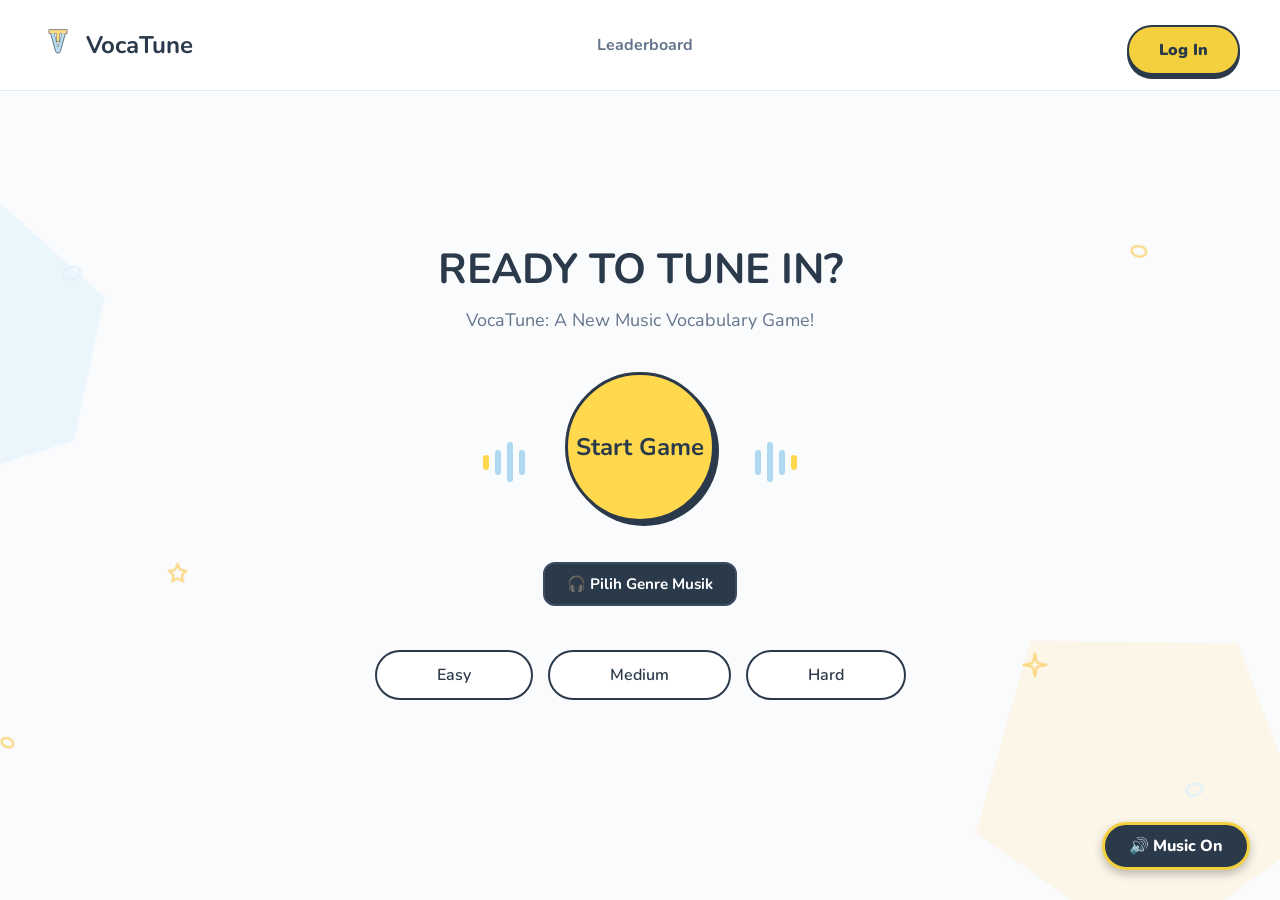
==== commit 42e94316: "Bereeeees" ====
--- a/index.html
+++ b/index.html
@@ -48,12 +48,12 @@
     <!-- 1. NAVIGATION BAR (NAVBAR) -->
     <nav class="navbar">
         <div class="logo">
-            <span class="icon">🎙️</span>
+            <span class="icon"><img src="assets/Logo/Logo VocaTune • Crown Link-1.svg" alt=""></span>
             <strong>VocaTune</strong>
         </div>
 
         <ul class="nav-links">
-            <li><a href="index.html" id="navHome" class="active">Home</a></li>
+            
             <li><a href="leaderboard.html" id="navLeaderboard">Leaderboard</a></li>
             <!-- TOMBOL PAUSE PRESISI (SVG) -->
             <li>
@@ -112,6 +112,45 @@
                 </div>
             </div>
 
+           <!-- TOMBOL PEMICU POP-UP GENRE -->
+<div style="text-align: center; margin-top: 15px;">
+    <button id="btnOpenGenreModal" type="button" class="btn-genre-trigger">
+        🎧 Pilih Genre Musik
+    </button>
+</div>
+
+<!-- POP-UP MODAL GENRE -->
+<div id="genreModal" class="genre-modal-overlay">
+    <div class="genre-modal-content">
+        <div class="genre-modal-header">
+            <h3>Pilih Genre Musik</h3>
+            <button id="btnCloseGenreModal" type="button" class="btn-close-modal">&times;</button>
+        </div>
+        <p class="genre-modal-sub">Kamu bisa memilih lebih dari satu genre!</p>
+        
+        <div class="genre-options-grid">
+            <label class="genre-chip">
+                <input type="checkbox" class="chk-genre" value="Semua" checked>
+                <span>🎵 Semua Genre</span>
+            </label>
+            <label class="genre-chip">
+                <input type="checkbox" class="chk-genre" value="Pop">
+                <span>🎤 Pop</span>
+            </label>
+            <label class="genre-chip">
+                <input type="checkbox" class="chk-genre" value="Rock">
+                <span>🎸 Rock</span>
+            </label>
+            <label class="genre-chip">
+                <input type="checkbox" class="chk-genre" value="Hip hop">
+                <span>🎧 Hip Hop</span>
+            </label>
+        </div>
+
+        <button id="btnSaveGenre" type="button" class="btn-save-genre">Simpan & Terapkan</button>
+    </div>
+</div>
+
             <p id="mode-message" class="mode-message"></p>
 
             <!-- Pilihan Mode Permainan -->
@@ -122,6 +161,7 @@
             </div>
         </div>
     </main>
+    
 
     <!-- Wadah Tombol Menu Bawah -->
     <div id="dashboard-menu-buttons" style="display: none; justify-content: center; align-items: center; gap: 60px; margin-top: -20px;">
@@ -229,6 +269,12 @@
             <button id="btnKirimReset" class="btn-primary" style="width: 100%;">Kirim Link Reset</button>
         </div>
     </div>
+    <!-- Wadah Notifikasi Toast Dinamis -->
+    <div id="notifToast" class="toast-sembunyi">
+        <span id="toastIcon">✨</span>
+        <span id="toastMessage">Pesan di sini</span>
+    </div>
+
 
     <!-- SCRIPT UNTUK HALAMAN BERANDA -->
     <script src="https://cdn.jsdelivr.net/npm/@supabase/supabase-js@2"></script>
--- a/style.css
+++ b/style.css
@@ -29,7 +29,7 @@
     min-height: 100vh;
 
     /* Latar Belakang Utama */
-    background-image: url('assets/vocatune-gameplay\ easy\ mode.png');
+    background-image: url('assets/Logo/vocatune-gameplay\ easy\ mode.png');
     background-size: cover;
     background-position: center;
     background-repeat: no-repeat;
@@ -38,13 +38,6 @@
 /* 2. NAVBAR */
 .navbar {
     display: flex;
-    justify-content: space-between;
-    align-items: center;
-    padding: 20px 50px;
-
-    background-color: #ffffff;
-    border-bottom: 2px solid #f0f0f0;
-
     /* UBAH DARI ABSOLUTE KE FIXED SUPAYA AMAN DARI BUG KLIK */
     position: fixed;
     width: 100%;
@@ -52,6 +45,12 @@
     left: 0;
     z-index: 1000;
     /* Ditinggikan agar selalu di atas */
+     position: relative;
+    border-bottom: 1px solid #e2e8f0;
+    padding: 15px 40px;
+    justify-content: space-between;
+    align-items: center;
+    background: white;
 }
 
 .logo {
@@ -1355,16 +1354,7 @@
     background-color: #f8fafc;
 }
 
-.navbar {
-    position: relative;
-    z-index: 999;
-    border-bottom: 1px solid #e2e8f0;
-    padding: 15px 40px;
-    display: flex;
-    justify-content: space-between;
-    align-items: center;
-    background: white;
-}
+ 
 
 .nav-links {
     display: flex;
@@ -1382,7 +1372,7 @@
 
 /* TOMBOL PROFIL DENGAN DUKUNGAN FOTO */
 .btn-profile {
-    display: none;
+    display: flex;
     /* 🟢 Ubah ke none dan hapus !important */
     flex-direction: row;
     /* Tampilan tetap horizontal/samping */
@@ -1395,7 +1385,8 @@
     color: #2b3a4a;
     cursor: pointer;
     white-space: nowrap;
-    /* Mencegah teks terdorong turun ke bawah */
+    justify-content: center;
+    overflow: hidden;
 }
 
 /* FOTO PROFIL (DITURUNKAN SEDIKIT) */
@@ -2278,21 +2269,256 @@
     font-family: 'Nunito', sans-serif; 
     box-shadow: 0 4px 10px rgba(0,0,0,0.15);
 }
+.profile-avatar-img {
+    width: 32px;
+    height: 32px;
+    min-width: 32px;
+    min-height: 32px;
+    max-width: 32px;
+    max-height: 32px;
+    border-radius: 50%;
+    object-fit: cover;
+    flex-shrink: 0;
+}
+#notifToast {
+    position: fixed;
+    top: 20px;
+    right: 20px;
+    z-index: 9999; /* Memastikan notifikasi selalu di atas canvas game */
+    display: flex;
+    align-items: center;
+    gap: 10px;
+    padding: 12px 20px;
+    background-color: #2b3a4a;
+    color: #ffffff;
+    border-radius: 12px;
+    box-shadow: 0 4px 15px rgba(0, 0, 0, 0.2);
+    transition: all 0.3s ease-in-out;
+}
+.toast-sembunyi {
+    transform: translateX(150%);
+    opacity: 0;
+}
+
+.toast-tampil {
+    transform: translateX(0);
+    opacity: 1;
+}
+
+/* --- TOMBOL PEMICU MODAL --- */
+.btn-genre-trigger {
+    background-color: #2b3a4a;
+    color: #ffffff;
+    border: 2px solid #3b4d61;
+    padding: 10px 22px;
+    font-size: 0.95rem;
+    font-weight: bold;
+    border-radius: 12px;
+    cursor: pointer;
+    transition: all 0.2s ease;
+    display: inline-flex;
+    align-items: center;
+    gap: 8px;
+}
+
+.btn-genre-trigger:hover {
+    background-color: #3b4d61;
+    transform: translateY(-2px);
+    box-shadow: 0 4px 12px rgba(0,0,0,0.15);
+}
+
+/* --- OVERLAY POP-UP MODAL --- */
+.genre-modal-overlay {
+    position: fixed;
+    top: 0;
+    left: 0;
+    width: 100vw;
+    height: 100vh;
+    background: rgba(15, 23, 42, 0.6);
+    backdrop-filter: blur(4px);
+    display: flex;
+    justify-content: center;
+    align-items: center;
+    z-index: 1000;
+    opacity: 0;
+    visibility: hidden;
+    transition: all 0.3s ease;
+}
+
+.genre-modal-overlay.active {
+    opacity: 1;
+    visibility: visible;
+}
+
+/* --- WADAH KONTEN MODAL --- */
+.genre-modal-content {
+    background: #ffffff;
+    width: 90%;
+    max-width: 400px;
+    border-radius: 20px;
+    padding: 24px;
+    box-shadow: 0 10px 30px rgba(0,0,0,0.25);
+    transform: scale(0.85);
+    transition: transform 0.3s ease;
+}
+
+.genre-modal-overlay.active .genre-modal-content {
+    transform: scale(1);
+}
+
+.genre-modal-header {
+    display: flex;
+    justify-content: space-between;
+    align-items: center;
+}
+
+.genre-modal-header h3 {
+    margin: 0;
+    color: #2b3a4a;
+    font-size: 1.25rem;
+    font-weight: 700;
+}
+
+.btn-close-modal {
+    background: none;
+    border: none;
+    font-size: 1.6rem;
+    cursor: pointer;
+    color: #64748b;
+    line-height: 1;
+}
+
+.genre-modal-sub {
+    font-size: 0.85rem;
+    color: #64748b;
+    margin: 6px 0 18px 0;
+    text-align: left;
+}
+
+/* --- TAMPILAN CARD GENRE --- */
+.genre-options-grid {
+    display: grid;
+    grid-template-columns: repeat(2, 1fr);
+    gap: 10px;
+    margin-bottom: 20px;
+}
+
+.genre-chip {
+    display: flex;
+    align-items: center;
+    padding: 12px;
+    border: 2px solid #e2e8f0;
+    border-radius: 12px;
+    cursor: pointer;
+    font-weight: 600;
+    font-size: 0.9rem;
+    color: #334155;
+    transition: all 0.2s ease;
+    user-select: none;
+}
+
+.genre-chip input {
+    margin-right: 10px;
+    accent-color: #2b3a4a;
+    width: 18px;
+    height: 18px;
+    cursor: pointer;
+}
+
+.genre-chip:has(input:checked) {
+    border-color: #2b3a4a;
+    background-color: #f1f5f9;
+    color: #2b3a4a;
+}
+
+.btn-save-genre {
+    width: 100%;
+    background: #2b3a4a;
+    color: #ffffff;
+    border: none;
+    padding: 12px;
+    border-radius: 12px;
+    font-size: 0.95rem;
+    font-weight: bold;
+    cursor: pointer;
+    transition: background 0.2s;
+}
+
+.btn-save-genre:hover {
+    background: #1e293b;
+}
+
+/* ========================================== */
+/* TOAST NOTIFIKASI GAME (CSS MURNI)          */
+/* ========================================== */
+#toastNotifGame {
+    position: fixed;
+    top: -80px; /* Sembunyi di atas layar saat awal */
+    left: 50%;
+    transform: translateX(-50%);
+    z-index: 99999;
+    padding: 16px 24px;
+    border-radius: 12px;
+    font-weight: bold;
+    color: #ffffff;
+    box-shadow: 0 4px 15px rgba(0, 0, 0, 0.3);
+    text-align: center;
+    font-family: 'Nunito', sans-serif;
+    font-size: 16px;
+    transition: top 0.4s ease, opacity 0.4s ease; /* Animasi mulus */
+    opacity: 0;
+    display: none;
+}
+
+/* Class pemicu animasi dari JavaScript */
+#toastNotifGame.muncul {
+    top: 20px;
+    opacity: 1;
+}
+
+.logo {
+    display: flex;
+    align-items: center;
+    gap: 10px;
+}
+
+.logo .icon img,
+.icon img {
+    width: 36px;
+    height: 36px;
+    object-fit: contain;
+    display: inline-block;
+}
+/* Mencegah tombol auth bertumpuk di navbar */
+.auth-button {
+    position: relative;
+    display: flex;
+    align-items: center;
+    justify-content: flex-end;
+}
+
+.auth-button #btnLogin[style*="display: none"],
+.auth-button #btnProfile[style*="display: none"] {
+    display: none !important;
+}
+
 
 /* ==========================================
    RESPONSIVE MOBILE (UNTUK HP & TABLET)
    ========================================== */
+
+/* --- BREAKPOINT UTAMA (MAX 768PX) --- */
 @media (max-width: 768px) {
 
     /* 1. NAVBAR */
-    .navbar {
-        display: flex;
-        flex-wrap: wrap;
-        justify-content: space-between;
-        align-items: center;
-        padding: 10px 16px;
-        gap: 10px;
-    }
+   .navbar {
+    display: flex;
+    flex-wrap: wrap;
+    justify-content: space-between;
+    align-items: center;
+    padding: 10px 16px;
+    gap: 10px;
+}
 
     .logo { order: 1; font-size: 18px; }
     .auth-button { order: 2; }
@@ -2307,176 +2533,25 @@
         font-size: 14px;
     }
 
-    /* 2. HERO SECTION & TOMBOL DASHBOARD ADMIN DI MOBILE */
-   main,
+    /* 2. HERO SECTION & TOMBOL DASHBOARD ADMIN */
+    main,
     .hero-section {
-        margin-top: 10px !important; /* Memberi ruang agar tidak tertutup navbar */
+        margin-top: 10px !important;
         padding-top: 10px !important;
     }
+
     .admin-wrapper {
         position: relative !important;
         top: auto !important;
         left: auto !important;
         text-align: center !important;
-        
-        /* 👇 Besarkan angka ini untuk mendorong tombol ke bawah */
-        margin-top: 30px !important; 
-        
+        margin-top: 30px !important;
         margin-bottom: 15px !important;
         width: 100% !important;
         z-index: 100 !important;
     }
 
-
-   
-    /* 3. KARTU STATISTIK (SEJAJAR HORIZONTAL DI MOBILE) */
-    #dashboard-menu-buttons,
-    .stats-container,
-    .home-stats {
-        display: flex !important;
-        flex-direction: row !important; /* Ubah dari column jadi row (sejajar) */
-        justify-content: center !important;
-        align-items: stretch !important;
-        gap: 10px !important;
-        padding: 0 10px !important;
-    }
-
-    .home-stat-card,
-    .stat-card {
-        width: 50% !important; /* Masing-masing kartu dapat setengah lebar */
-        flex: 1 !important;
-        padding: 12px 8px !important; /* KECILKAN PADDING AGAR MUAT BERSAMPINGAN */
-        box-sizing: border-box !important;
-    }
-
-    /* Penyesuaian ukuran ikon dan teks agar pas di kartu sempit */
-    .home-stat-card img,
-    .home-stat-card .icon-box,
-    .stat-card .icon {
-        width: 45px !important;
-        height: 45px !important;
-        margin: 0 auto 6px auto !important;
-    }
-
-    .home-stat-card h3,
-    .home-stat-card .stat-title,
-    .home-stat-card h4 {
-        font-size: 13px !important;
-        margin-bottom: 4px !important;
-    }
-
-    .home-stat-card p,
-    .home-stat-card .stat-desc {
-        font-size: 10px !important;
-        line-height: 1.2 !important;
-    }
-    /* 4. SETTINGS & MODAL */
-    .settings-grid {
-        grid-template-columns: 1fr !important;
-    }
-
-    .auth-card,
-    .modal-box,
-    .modal-konten {
-        width: 90% !important;
-        max-width: 380px;
-        padding: 20px;
-    }
-
-    /* 5. ARENA GAME AUTO-FIT */
-    div, section, main, article,
-    #game-section, #gameSection,
-    .game-container, .game-card, .game-box, .quiz-container, .question-box {
-        max-width: 100% !important;
-        min-width: 0 !important;
-    }
-
-    .game-container, 
-    .game-card, 
-    .quiz-container, 
-    #game-section {
-        width: 95% !important;
-        padding: 12px !important;
-        margin: 0 auto !important;
-    }
-
-    .game-header, 
-    .question-header, 
-    .audio-player-container, 
-    .lyric-box {
-        width: 100% !important;
-        font-size: 13px;
-        word-break: break-word;
-    }
-
-    .options-container, 
-    .options-grid, 
-    .pilihan-ganda, 
-    .choices-container, 
-    .answers-grid {
-        display: flex !important;
-        flex-direction: column !important;
-        width: 100% !important;
-        gap: 10px !important;
-    }
-
-    .btn-option, 
-    .option-btn, 
-    .pilihan-btn, 
-    .choice-btn, 
-    .answer-btn {
-        width: 100% !important;
-        max-width: 100% !important;
-        min-width: 0 !important;
-        white-space: normal !important;
-    }
-
-    /* ==========================================
-       SAPU BERSIH OVERFLOW & GRID ARENA GAME
-       ========================================== */
-    
-    /* Paksa semua wadah game agar tidak melebihi lebar layar HP */
-    [class*="game"], 
-    [class*="quiz"], 
-    [class*="question"], 
-    [class*="card"] {
-        width: 100% !important;
-        max-width: 100% !important;
-        min-width: 0 !important;
-        box-sizing: border-box !important;
-    }
-
-    /* Paksa SEMUA elemen grid/pilihan ganda menjadi 1 kolom vertikal */
-    [class*="options"], 
-    [class*="pilihan"], 
-    [class*="choices"], 
-    [class*="answers"],
-    [class*="grid"] {
-        display: flex !important;
-        flex-direction: column !important;
-        grid-template-columns: 1fr !important;
-        width: 100% !important;
-        gap: 10px !important;
-    }
-
-    /* Paksa semua tombol jawaban muat dalam 1 baris layar */
-    button, 
-    [class*="btn"] {
-        max-width: 100% !important;
-        white-space: normal !important;
-        word-break: break-word !important;
-    }
-
-    /* Mencegah Canvas PixiJS meluber keluar dari layar HP */
-canvas {
-    width: 100% !important;
-    height: auto !important;
-    max-width: 100% !important;
-    display: block;
-    margin: 0 auto !important;
-}
-
-/*  MENGUNCI TOMBOL START GAME AGAR TETAP BULAT SEMPURNA */
+    /* 3. TOMBOL START GAME (TETAP BULAT SEMPURNA) */
     .btn-start {
         width: 160px !important;
         height: 160px !important;
@@ -2491,4 +2566,255 @@
         margin: 20px auto !important;
         flex-shrink: 0 !important;
     }
+
+    /* 4. KARTU STATISTIK HP (HANYA AKTIF SAAT LOGIN) */
+#dashboard-menu-buttons.is-active,
+.stats-container,
+.home-stats {
+    display: flex !important;
+    flex-direction: row !important;
+    justify-content: center !important;
+    align-items: stretch !important;
+    gap: 10px !important;
+    padding: 0 10px !important;
+    margin-top: 15px !important;
+}
+
+    .home-stat-card,
+    .stat-card {
+        width: 50% !important;
+        flex: 1 !important;
+        padding: 12px 8px !important;
+        box-sizing: border-box !important;
+    }
+
+    .home-stat-card img,
+    .home-stat-card .icon-box,
+    .stat-card .icon,
+    .home-stat-icon-wrapper {
+        width: 45px !important;
+        height: 45px !important;
+        margin: 0 auto 6px auto !important;
+    }
+
+    .home-stat-card h3,
+    .home-stat-card .stat-title,
+    .home-stat-card h4 {
+        font-size: 12px !important;
+        margin-bottom: 4px !important;
+    }
+
+    .home-stat-card p,
+    .home-stat-card .stat-desc {
+        font-size: 10px !important;
+        line-height: 1.2 !important;
+    }
+
+    /* 5. TOMBOL MUSIC ON (ANTI MENIMPA ELEMEN LAIN) */
+    #btnBgm,
+    .btn-bgm {
+        position: relative !important;
+        display: block !important;
+        margin: 25px auto 15px auto !important;
+        top: auto !important;
+        bottom: auto !important;
+        left: auto !important;
+        transform: none !important;
+        z-index: 10 !important;
+    }
+
+    /* 6. SETTINGS & MODAL AUTH */
+    .settings-grid {
+        grid-template-columns: 1fr !important;
+    }
+
+    .auth-card,
+    .modal-box,
+    .modal-konten {
+        width: 90% !important;
+        max-width: 380px;
+        padding: 20px;
+        box-sizing: border-box;
+    }
+
+    /* 7. ARENA GAME & PILIHAN GANDA AUTO-FIT */
+    [class*="game"], 
+    [class*="quiz"], 
+    [class*="question"], 
+    [class*="card"] {
+        width: 100% !important;
+        max-width: 100% !important;
+        min-width: 0 !important;
+        box-sizing: border-box !important;
+    }
+
+    .game-container, 
+    .game-card, 
+    .quiz-container, 
+    #game-section {
+        width: 95% !important;
+        padding: 12px !important;
+        margin: 0 auto !important;
+    }
+
+    .game-header, 
+    .question-header, 
+    .audio-player-container, 
+    .lyric-box {
+        width: 100% !important;
+        font-size: 13px;
+        word-break: break-word;
+    }
+
+    [class*="options"], 
+    [class*="pilihan"], 
+    [class*="choices"], 
+    [class*="answers"],
+    [class*="grid"] {
+        display: flex !important;
+        flex-direction: column !important;
+        width: 100% !important;
+        gap: 10px !important;
+    }
+
+    button, 
+    [class*="btn"] {
+        max-width: 100% !important;
+        white-space: normal !important;
+        word-break: break-word !important;
+    }
+
+    canvas {
+        width: 100% !important;
+        height: auto !important;
+        max-width: 100% !important;
+        display: block;
+        margin: 0 auto !important;
+    }
+
+    /* 8. NOTIFIKASI TOAST */
+    #notifToast {
+        right: 20px;
+        left: 20px;
+        bottom: 30px;
+        justify-content: center;
+        text-align: center;
+    }
+
+    .toast-sembunyi {
+        transform: translateY(150%);
+        opacity: 0;
+    }
+
+    .toast-muncul {
+        transform: translateY(0);
+        opacity: 1;
+    }
+}
+
+/* --- BREAKPOINT TABLET / HP SEDANG (MAX 720PX) --- */
+@media (max-width: 720px) {
+    .genre-modal-content {
+        width: 85%;
+        max-width: 380px;
+        padding: 20px;
+        border-radius: 16px;
+    }
+
+    .genre-modal-header h3 {
+        font-size: 1.15rem;
+    }
+
+    .genre-options-grid {
+        display: grid !important;
+        grid-template-columns: repeat(2, 1fr) !important;
+        gap: 8px !important;
+    }
+
+    .genre-chip {
+        padding: 10px;
+        font-size: 0.85rem;
+    }
+
+    .btn-genre-trigger {
+        padding: 10px 18px;
+        font-size: 0.9rem;
+    }
+}
+
+/* --- BREAKPOINT HP KECIL (MAX 480PX) --- */
+@media (max-width: 480px) {
+    .genre-modal-content {
+        padding: 18px;
+        width: 92%;
+    }
+
+    .genre-options-grid {
+        display: grid !important;
+        grid-template-columns: 1fr !important;
+        gap: 8px !important;
+    }
+
+    .btn-genre-trigger {
+        width: 100%;
+        max-width: 280px;
+        justify-content: center;
+    }
+    /* Kunci ukuran logo SVG VocaTune di HP */
+.logo .icon img,
+.icon img {
+    width: 32px !important;
+    height: 32px !important;
+    object-fit: contain !important;
+}
+
+/* ==========================================
+   PERBAIKAN TAMPILAN GAME MODE MEDIUM & HARD (MOBILE)
+   ========================================== */
+/* 1. Kunci body agar layar tidak bisa goyang/geser ke kanan-kiri */
+body, html {
+    overflow-x: hidden !important;
+    max-width: 100vw !important;
+}
+
+/* 2. Pastikan kartu game dan wadahnya tidak melebihi layar HP */
+.game-container, .game-card, .game-wrapper {
+    width: 100% !important;
+    max-width: 100% !important;
+    box-sizing: border-box !important;
+    overflow-x: hidden !important;
+}
+
+/* 3. Paksa kotak input jawaban manual agar mengecil mengikuti layar */
+input[type="text"], 
+textarea, 
+.input-jawaban-manual, 
+#inputJawaban,
+#jawabanManual {
+    width: 100% !important;
+    max-width: 100% !important;
+    box-sizing: border-box !important;
+    font-size: 16px !important; /* Mencegah auto-zoom di iPhone/Android saat mengetik */
+}
+
+/* 4. Pastikan teks panjang seperti "TEBAK LIRIK..." tidak memecah layout */
+.game-header h2, 
+.tebak-lirik-title {
+    white-space: normal !important;
+    word-wrap: break-word !important;
+    text-align: center !important;
+}
+
+
+   #medium-input-overlay {
+        position: absolute !important;
+        top: 300px !important; /* Angka diperkecil agar kotaknya naik merapat ke atas */
+        left: 50% !important;
+        transform: translateX(-50%) !important;
+        width: 90% !important;
+        max-width: 360px !important;
+        z-index: 10 !important;
+        background: transparent !important;
+    }
+
 }
